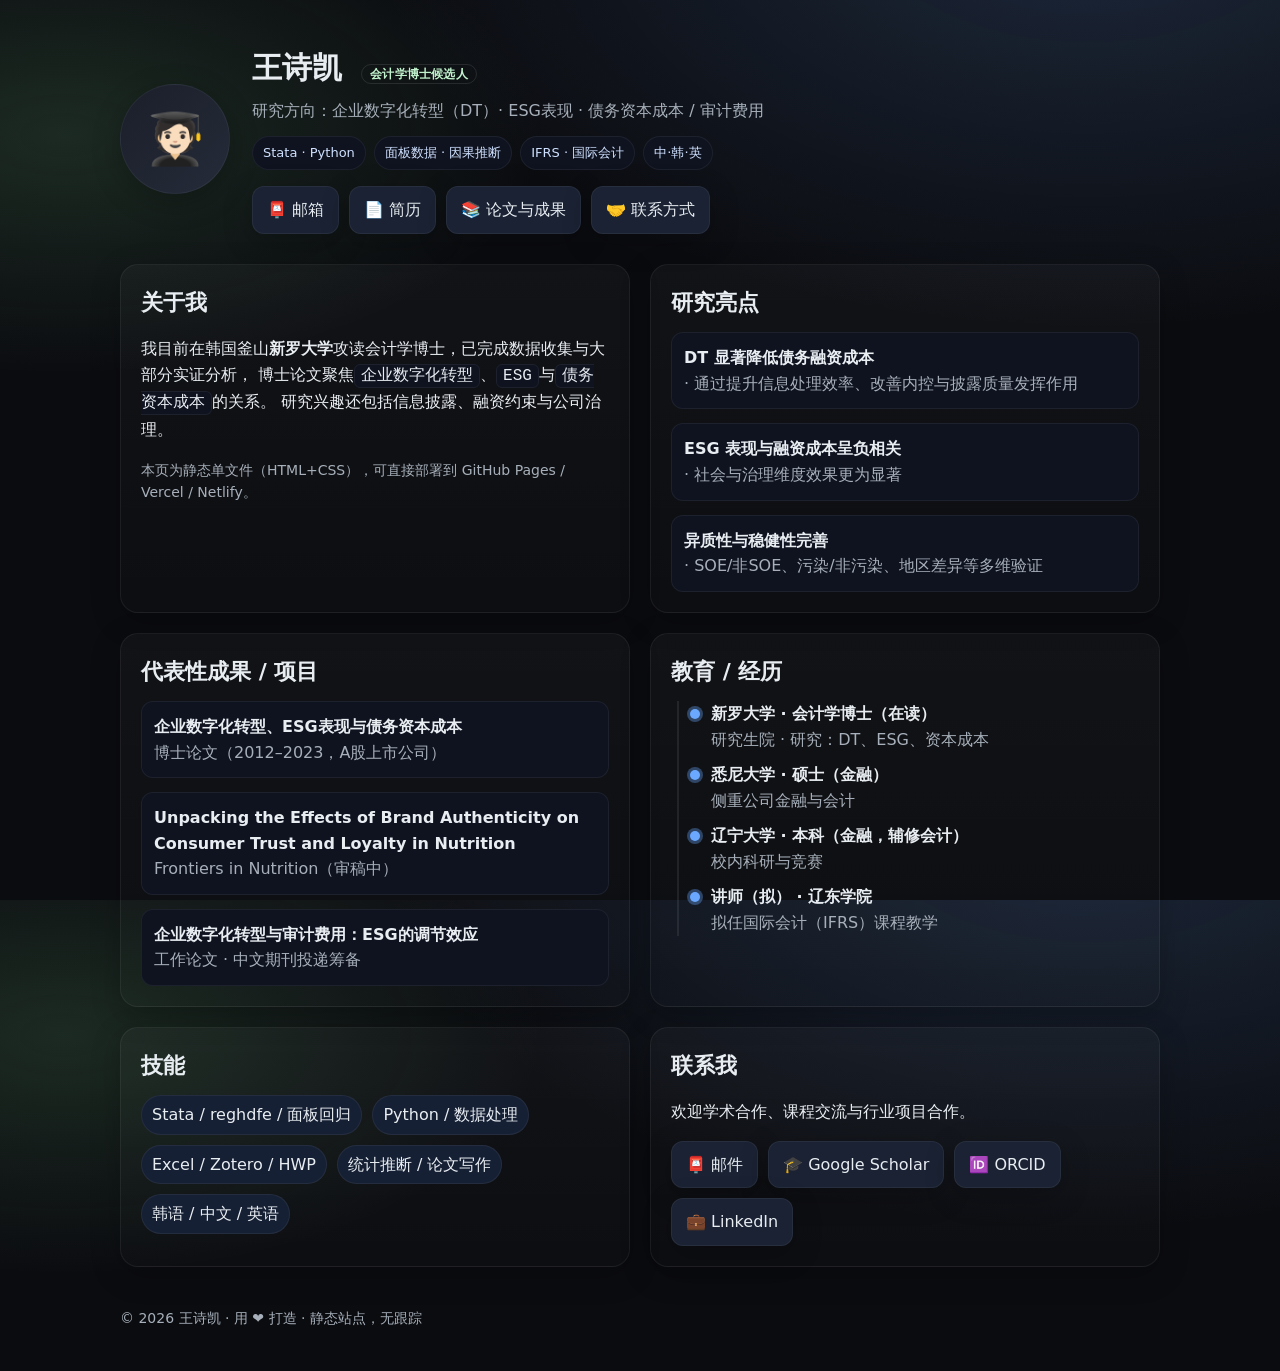
==== index.html @ 4c2bf880 "Add initial HTML structure for personal profile" ====
<!doctype html>
<html lang="zh-CN">
<head>
  <meta charset="utf-8" />
  <meta name="viewport" content="width=device-width, initial-scale=1" />
  <title>王诗凯 | 个人简介</title>
  <meta name="description" content="王诗凯——会计学博士候选人。研究方向：企业数字化转型、ESG表现与资本市场。" />
  <link rel="icon" href="data:image/svg+xml,<svg xmlns='http://www.w3.org/2000/svg' viewBox='0 0 100 100'><text y='0.9em' font-size='90'>📘</text></svg>">
  <meta property="og:title" content="王诗凯 | 个人简介" />
  <meta property="og:description" content="会计学博士候选人｜研究：数字化转型·ESG·债务资本成本" />
  <meta property="og:type" content="website" />
  <meta property="og:image" content="" />
  <style>
    :root{
      --bg:#0b0c10; --card:#111319; --text:#e8edf2; --muted:#a7b0ba; --primary:#6aa9ff; --accent:#7bd689; --ring:rgba(106,169,255,.35);
      --radius:18px; --maxw:1080px;
      --shadow:0 8px 30px rgba(0,0,0,.22);
    }
    *{box-sizing:border-box}
    html,body{height:100%}
    body{margin:0;font:16px/1.6 system-ui,-apple-system,Segoe UI,Roboto,Helvetica,Arial,"Apple Color Emoji","Segoe UI Emoji";color:var(--text);background:radial-gradient(1200px 700px at 85% -10%,rgba(106,169,255,.18),transparent 60%),radial-gradient(800px 400px at 5% 15%,rgba(123,214,137,.15),transparent 60%),var(--bg);}
    a{color:var(--primary);text-decoration:none}
    a:hover{opacity:.9}
    .wrap{max-width:var(--maxw);margin:0 auto;padding:32px 20px}
    header{display:grid;grid-template-columns:110px 1fr;gap:22px;align-items:center;margin-top:12px}
    .avatar{width:110px;height:110px;border-radius:50%;background:linear-gradient(135deg,#1b1f2a,#252b39);display:grid;place-items:center;box-shadow:var(--shadow);border:1px solid rgba(255,255,255,.05)}
    .avatar span{font-size:50px}
    .title h1{margin:0;font-size:30px;letter-spacing:.2px}
    .title p{margin:6px 0 0;color:var(--muted)}
    .chiprow{display:flex;flex-wrap:wrap;gap:8px;margin-top:12px}
    .chip{padding:6px 10px;border-radius:999px;background:#0f1320;border:1px solid rgba(255,255,255,.06);color:#cfe1ff;font-size:13px}
    .btns{display:flex;flex-wrap:wrap;gap:10px;margin-top:16px}
    .btn{display:inline-flex;align-items:center;gap:8px;padding:10px 14px;border-radius:12px;background:#1a2233;border:1px solid rgba(255,255,255,.06);color:var(--text);box-shadow:var(--shadow)}
    .btn:hover{transform:translateY(-1px)}
    .grid{display:grid;grid-template-columns:1fr 1fr;gap:20px;margin-top:30px}
    @media(max-width:900px){.grid{grid-template-columns:1fr}}
    section.card{background:linear-gradient(180deg,rgba(255,255,255,.03),rgba(255,255,255,.01));border:1px solid rgba(255,255,255,.06);border-radius:var(--radius);padding:20px;box-shadow:var(--shadow)}
    h2{margin:0 0 12px;font-size:22px}
    .list{display:grid;gap:14px}
    .item{padding:12px;border-radius:12px;background:#0f1320;border:1px solid rgba(255,255,255,.06)}
    .item b{display:block}
    .muted{color:var(--muted)}
    footer{margin:40px 0 10px;color:var(--muted);font-size:14px}
    .lang{display:flex;gap:8px}
    .tag{font-size:12px;padding:2px 8px;border:1px solid rgba(255,255,255,.10);border-radius:999px;margin-left:8px;color:#c2f3ce}
    .kbd{font-family:ui-monospace,SFMono-Regular,Menlo,Monaco,Consolas,monospace;background:#0f1320;border:1px solid rgba(255,255,255,.06);padding:2px 6px;border-radius:6px}
    .timeline{position:relative;padding-left:16px}
    .timeline:before{content:"";position:absolute;left:6px;top:0;bottom:0;width:2px;background:rgba(255,255,255,.08)}
    .tl{position:relative;margin:10px 0 10px 12px;padding-left:12px}
    .tl:before{content:"";position:absolute;left:-9px;top:8px;width:10px;height:10px;border-radius:50%;background:var(--primary);box-shadow:0 0 0 3px var(--ring)}
    .langs{display:flex;gap:10px;flex-wrap:wrap}
    .langs span{padding:6px 10px;border-radius:999px;background:#162034;border:1px solid rgba(255,255,255,.06)}
    .section-note{font-size:14px;color:var(--muted)}
  </style>
  <script type="application/ld+json">
  {
    "@context": "https://schema.org",
    "@type": "Person",
    "name": "王诗凯",
    "alumniOf": ["辽宁大学","悉尼大学","新罗大学"],
    "jobTitle": "会计学博士候选人",
    "knowsAbout": ["企业数字化转型","ESG","债务资本成本","审计费用"],
    "url": "",
    "sameAs": ["","",""],
    "email": "mailto:you@example.com"
  }
  </script>
</head>
<body>
  <div class="wrap">
    <header>
      <div class="avatar" aria-hidden="true"><span>🧑🏻‍🎓</span></div>
      <div class="title">
        <h1>王诗凯 <span class="tag">会计学博士候选人</span></h1>
        <p>研究方向：企业数字化转型（DT）· ESG表现 · 债务资本成本 / 审计费用</p>
        <div class="chiprow">
          <span class="chip">Stata · Python</span>
          <span class="chip">面板数据 · 因果推断</span>
          <span class="chip">IFRS · 国际会计</span>
          <span class="chip">中·韩·英</span>
        </div>
        <div class="btns">
          <a class="btn" href="mailto:you@example.com" aria-label="邮箱联系">📮 邮箱</a>
          <a class="btn" href="#cv" aria-label="下载简历">📄 简历</a>
          <a class="btn" href="#pubs" aria-label="查看成果">📚 论文与成果</a>
          <a class="btn" href="#contact" aria-label="联系方式">🤝 联系方式</a>
        </div>
      </div>
    </header>

    <div class="grid">
      <section class="card">
        <h2>关于我</h2>
        <p>
          我目前在韩国釜山<strong>新罗大学</strong>攻读会计学博士，已完成数据收集与大部分实证分析，
          博士论文聚焦<span class="kbd">企业数字化转型</span>、<span class="kbd">ESG</span>与<span class="kbd">债务资本成本</span>的关系。
          研究兴趣还包括信息披露、融资约束与公司治理。
        </p>
        <p class="section-note">本页为静态单文件（HTML+CSS），可直接部署到 GitHub Pages / Vercel / Netlify。</p>
      </section>

      <section class="card" id="highlights">
        <h2>研究亮点</h2>
        <div class="list">
          <div class="item"><b>DT 显著降低债务融资成本</b><span class="muted"> · 通过提升信息处理效率、改善内控与披露质量发挥作用</span></div>
          <div class="item"><b>ESG 表现与融资成本呈负相关</b><span class="muted"> · 社会与治理维度效果更为显著</span></div>
          <div class="item"><b>异质性与稳健性完善</b><span class="muted"> · SOE/非SOE、污染/非污染、地区差异等多维验证</span></div>
        </div>
      </section>

      <section class="card" id="pubs">
        <h2>代表性成果 / 项目</h2>
        <div class="list">
          <div class="item">
            <b>企业数字化转型、ESG表现与债务资本成本</b>
            <span class="muted">博士论文（2012–2023，A股上市公司）</span>
          </div>
          <div class="item">
            <b>Unpacking the Effects of Brand Authenticity on Consumer Trust and Loyalty in Nutrition</b>
            <span class="muted">Frontiers in Nutrition（审稿中）</span>
          </div>
          <div class="item">
            <b>企业数字化转型与审计费用：ESG的调节效应</b>
            <span class="muted">工作论文 · 中文期刊投递筹备</span>
          </div>
        </div>
      </section>

      <section class="card" id="cv">
        <h2>教育 / 经历</h2>
        <div class="timeline">
          <div class="tl"><b>新罗大学 · 会计学博士（在读）</b><div class="muted">研究生院 · 研究：DT、ESG、资本成本</div></div>
          <div class="tl"><b>悉尼大学 · 硕士（金融）</b><div class="muted">侧重公司金融与会计</div></div>
          <div class="tl"><b>辽宁大学 · 本科（金融，辅修会计）</b><div class="muted">校内科研与竞赛</div></div>
          <div class="tl"><b>讲师（拟） · 辽东学院</b><div class="muted">拟任国际会计（IFRS）课程教学</div></div>
        </div>
      </section>

      <section class="card" id="skills">
        <h2>技能</h2>
        <div class="langs">
          <span>Stata / reghdfe / 面板回归</span>
          <span>Python / 数据处理</span>
          <span>Excel / Zotero / HWP</span>
          <span>统计推断 / 论文写作</span>
          <span>韩语 / 中文 / 英语</span>
        </div>
      </section>

      <section class="card" id="contact">
        <h2>联系我</h2>
        <p>欢迎学术合作、课程交流与行业项目合作。</p>
        <div class="btns">
          <a class="btn" href="mailto:you@example.com">📮 邮件</a>
          <a class="btn" href="https://scholar.google.com" target="_blank">🎓 Google Scholar</a>
          <a class="btn" href="https://orcid.org" target="_blank">🆔 ORCID</a>
          <a class="btn" href="https://www.linkedin.com" target="_blank">💼 LinkedIn</a>
        </div>
      </section>
    </div>

    <footer>
      <div>© <span id="year"></span> 王诗凯 · 用 ❤ 打造 · <span class="muted">静态站点，无跟踪</span></div>
    </footer>
  </div>

  <script>
    document.getElementById('year').textContent = new Date().getFullYear();
  </script>
</body>
</html>
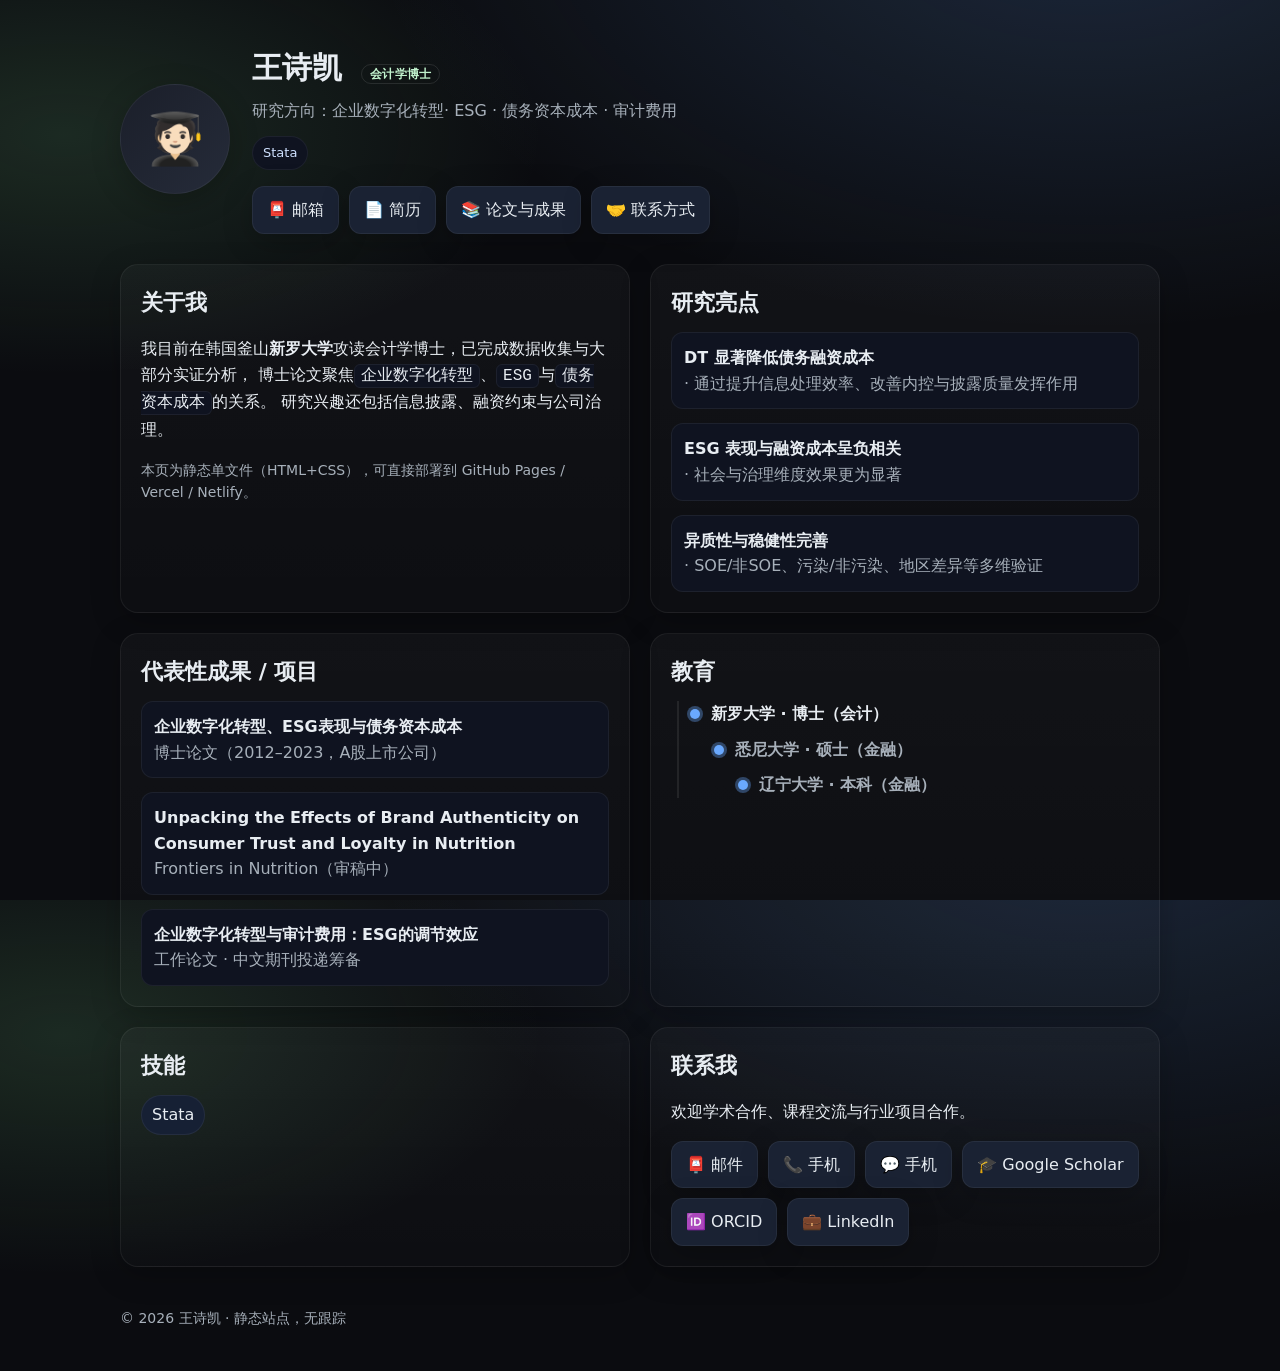
==== commit 0d5ce883: "Update personal information in index.html" ====
--- a/index.html
+++ b/index.html
@@ -4,10 +4,10 @@
   <meta charset="utf-8" />
   <meta name="viewport" content="width=device-width, initial-scale=1" />
   <title>王诗凯 | 个人简介</title>
-  <meta name="description" content="王诗凯——会计学博士候选人。研究方向：企业数字化转型、ESG表现与资本市场。" />
+  <meta name="description" content="王诗凯——会计学博士。研究方向：企业数字化转型、ESG表现与债务融资成本、审计费用。" />
   <link rel="icon" href="data:image/svg+xml,<svg xmlns='http://www.w3.org/2000/svg' viewBox='0 0 100 100'><text y='0.9em' font-size='90'>📘</text></svg>">
   <meta property="og:title" content="王诗凯 | 个人简介" />
-  <meta property="og:description" content="会计学博士候选人｜研究：数字化转型·ESG·债务资本成本" />
+  <meta property="og:description" content="会计学博士｜研究：数字化转型·ESG表现·债务资本成本·审计费用" />
   <meta property="og:type" content="website" />
   <meta property="og:image" content="" />
   <style>
@@ -58,8 +58,8 @@
     "@type": "Person",
     "name": "王诗凯",
     "alumniOf": ["辽宁大学","悉尼大学","新罗大学"],
-    "jobTitle": "会计学博士候选人",
-    "knowsAbout": ["企业数字化转型","ESG","债务资本成本","审计费用"],
+    "jobTitle": "会计学博士",
+    "knowsAbout": ["企业数字化转型","ESG表现","债务资本成本","审计费用"],
     "url": "",
     "sameAs": ["","",""],
     "email": "mailto:you@example.com"
@@ -71,16 +71,13 @@
     <header>
       <div class="avatar" aria-hidden="true"><span>🧑🏻‍🎓</span></div>
       <div class="title">
-        <h1>王诗凯 <span class="tag">会计学博士候选人</span></h1>
-        <p>研究方向：企业数字化转型（DT）· ESG表现 · 债务资本成本 / 审计费用</p>
+        <h1>王诗凯 <span class="tag">会计学博士</span></h1>
+        <p>研究方向：企业数字化转型· ESG · 债务资本成本 · 审计费用</p>
         <div class="chiprow">
-          <span class="chip">Stata · Python</span>
-          <span class="chip">面板数据 · 因果推断</span>
-          <span class="chip">IFRS · 国际会计</span>
-          <span class="chip">中·韩·英</span>
+          <span class="chip">Stata</span>
         </div>
         <div class="btns">
-          <a class="btn" href="mailto:you@example.com" aria-label="邮箱联系">📮 邮箱</a>
+          <a class="btn" href="YuriWang12138@163.com" aria-label="邮箱联系">📮 邮箱</a>
           <a class="btn" href="#cv" aria-label="下载简历">📄 简历</a>
           <a class="btn" href="#pubs" aria-label="查看成果">📚 论文与成果</a>
           <a class="btn" href="#contact" aria-label="联系方式">🤝 联系方式</a>
@@ -127,23 +124,18 @@
       </section>
 
       <section class="card" id="cv">
-        <h2>教育 / 经历</h2>
+        <h2>教育</h2>
         <div class="timeline">
-          <div class="tl"><b>新罗大学 · 会计学博士（在读）</b><div class="muted">研究生院 · 研究：DT、ESG、资本成本</div></div>
-          <div class="tl"><b>悉尼大学 · 硕士（金融）</b><div class="muted">侧重公司金融与会计</div></div>
-          <div class="tl"><b>辽宁大学 · 本科（金融，辅修会计）</b><div class="muted">校内科研与竞赛</div></div>
-          <div class="tl"><b>讲师（拟） · 辽东学院</b><div class="muted">拟任国际会计（IFRS）课程教学</div></div>
+          <div class="tl"><b>新罗大学 · 博士（会计）</b><div class="muted">
+          <div class="tl"><b>悉尼大学 · 硕士（金融）</b><div class="muted">
+          <div class="tl"><b>辽宁大学 · 本科（金融）</b><div class="muted">
         </div>
       </section>
 
       <section class="card" id="skills">
         <h2>技能</h2>
         <div class="langs">
-          <span>Stata / reghdfe / 面板回归</span>
-          <span>Python / 数据处理</span>
-          <span>Excel / Zotero / HWP</span>
-          <span>统计推断 / 论文写作</span>
-          <span>韩语 / 中文 / 英语</span>
+          <span>Stata</span>
         </div>
       </section>
 
@@ -151,7 +143,9 @@
         <h2>联系我</h2>
         <p>欢迎学术合作、课程交流与行业项目合作。</p>
         <div class="btns">
-          <a class="btn" href="mailto:you@example.com">📮 邮件</a>
+          <a class="btn" href="YuriWang12138@163.com">📮 邮件</a>
+          <a class="btn" href="15642210806">📞 手机</a>   
+          <a class="btn" href="YuriWang12138">💬 手机</a> 
           <a class="btn" href="https://scholar.google.com" target="_blank">🎓 Google Scholar</a>
           <a class="btn" href="https://orcid.org" target="_blank">🆔 ORCID</a>
           <a class="btn" href="https://www.linkedin.com" target="_blank">💼 LinkedIn</a>
@@ -160,7 +154,7 @@
     </div>
 
     <footer>
-      <div>© <span id="year"></span> 王诗凯 · 用 ❤ 打造 · <span class="muted">静态站点，无跟踪</span></div>
+      <div>© <span id="year"></span> 王诗凯 · <span class="muted">静态站点，无跟踪</span></div>
     </footer>
   </div>
 
